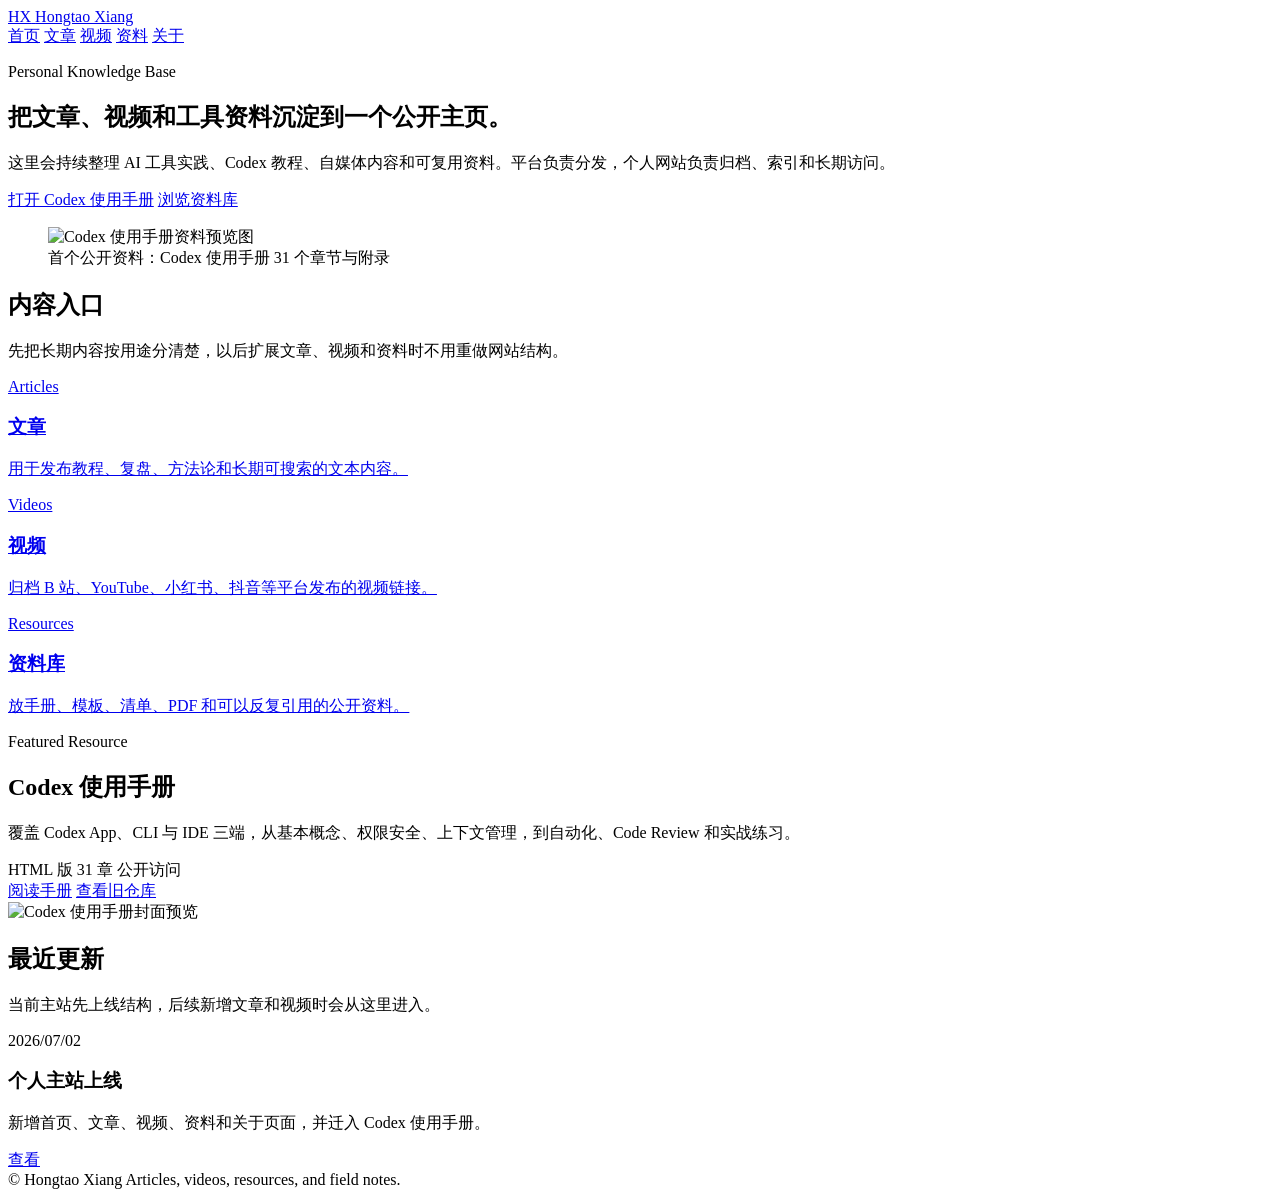
==== index.html @ d9442b5d "Add index.html" ====
<!doctype html>
<html lang="zh-CN">
<head>
  <meta charset="utf-8">
  <meta name="viewport" content="width=device-width, initial-scale=1">
  <title>Hongtao Xiang | 内容资料库</title>
  <meta name="description" content="Hongtao Xiang 的个人网站，沉淀文章、视频、AI 工具实践和公开资料。">
  <link rel="stylesheet" href="/assets/styles.css">
</head>
<body>
  <div class="site-shell">
    <header class="site-header">
      <nav class="nav" aria-label="主导航">
        <a class="brand" href="/">
          <span class="brand-mark">HX</span>
          <span>Hongtao Xiang</span>
        </a>
        <div class="nav-links">
          <a aria-current="page" href="/">首页</a>
          <a href="/articles/">文章</a>
          <a href="/videos/">视频</a>
          <a href="/resources/">资料</a>
          <a href="/about/">关于</a>
        </div>
      </nav>
    </header>

    <main class="main">
      <section class="hero">
        <div>
          <p class="eyebrow">Personal Knowledge Base</p>
          <h1>把文章、视频和工具资料沉淀到一个公开主页。</h1>
          <p class="hero-copy">这里会持续整理 AI 工具实践、Codex 教程、自媒体内容和可复用资料。平台负责分发，个人网站负责归档、索引和长期访问。</p>
          <div class="hero-actions">
            <a class="button" href="/resources/codex-handbook/">打开 Codex 使用手册</a>
            <a class="button secondary" href="/resources/">浏览资料库</a>
          </div>
        </div>
        <div class="hero-media" aria-label="Codex 使用手册预览">
          <figure class="preview-card">
            <img src="/assets/codex-handbook-preview.png" alt="Codex 使用手册资料预览图">
            <figcaption class="preview-caption">
              <span>首个公开资料：Codex 使用手册</span>
              <span>31 个章节与附录</span>
            </figcaption>
          </figure>
        </div>
      </section>

      <section class="section">
        <div class="section-head">
          <h2>内容入口</h2>
          <p>先把长期内容按用途分清楚，以后扩展文章、视频和资料时不用重做网站结构。</p>
        </div>
        <div class="grid three">
          <a class="card" href="/articles/">
            <div class="card-body">
              <div class="card-kicker">Articles</div>
              <h3>文章</h3>
              <p>用于发布教程、复盘、方法论和长期可搜索的文本内容。</p>
            </div>
          </a>
          <a class="card" href="/videos/">
            <div class="card-body">
              <div class="card-kicker">Videos</div>
              <h3>视频</h3>
              <p>归档 B 站、YouTube、小红书、抖音等平台发布的视频链接。</p>
            </div>
          </a>
          <a class="card" href="/resources/">
            <div class="card-body">
              <div class="card-kicker">Resources</div>
              <h3>资料库</h3>
              <p>放手册、模板、清单、PDF 和可以反复引用的公开资料。</p>
            </div>
          </a>
        </div>
      </section>

      <section class="section">
        <div class="resource-feature">
          <div class="card-body">
            <div class="card-kicker">Featured Resource</div>
            <h2>Codex 使用手册</h2>
            <p>覆盖 Codex App、CLI 与 IDE 三端，从基本概念、权限安全、上下文管理，到自动化、Code Review 和实战练习。</p>
            <div class="card-meta">
              <span class="pill">HTML 版</span>
              <span class="pill">31 章</span>
              <span class="pill">公开访问</span>
            </div>
            <div class="hero-actions">
              <a class="button" href="/resources/codex-handbook/">阅读手册</a>
              <a class="button secondary" href="https://github.com/Hongtao-Xiang/codex-handbook-site">查看旧仓库</a>
            </div>
          </div>
          <img src="/assets/codex-handbook-preview.png" alt="Codex 使用手册封面预览">
        </div>
      </section>

      <section class="section">
        <div class="section-head">
          <h2>最近更新</h2>
          <p>当前主站先上线结构，后续新增文章和视频时会从这里进入。</p>
        </div>
        <div class="list">
          <article class="list-item">
            <time datetime="2026-07-02">2026/07/02</time>
            <div>
              <h3>个人主站上线</h3>
              <p>新增首页、文章、视频、资料和关于页面，并迁入 Codex 使用手册。</p>
            </div>
            <a class="text-link" href="/resources/codex-handbook/">查看</a>
          </article>
        </div>
      </section>
    </main>

    <footer class="footer">
      <div class="footer-inner">
        <span>© <span data-year></span> Hongtao Xiang</span>
        <span>Articles, videos, resources, and field notes.</span>
      </div>
    </footer>
  </div>
  <script src="/assets/site.js"></script>
</body>
</html>
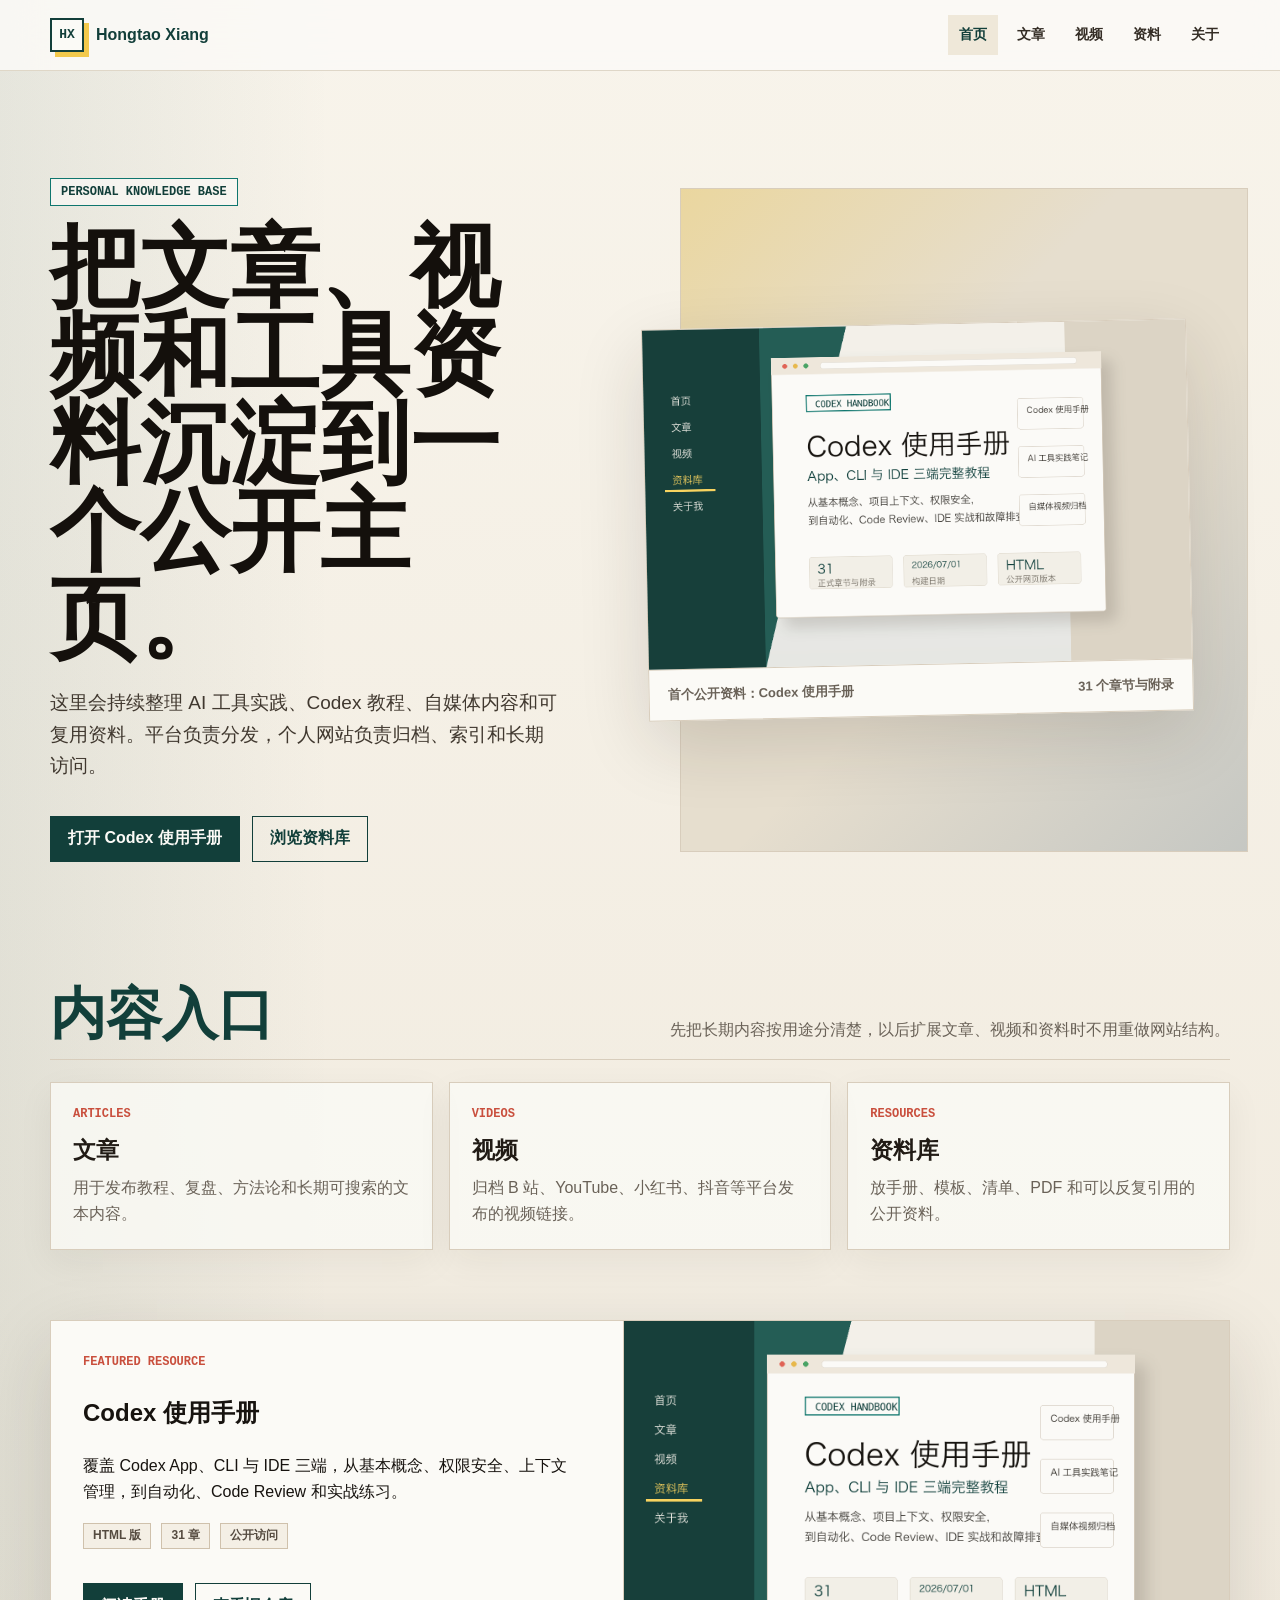
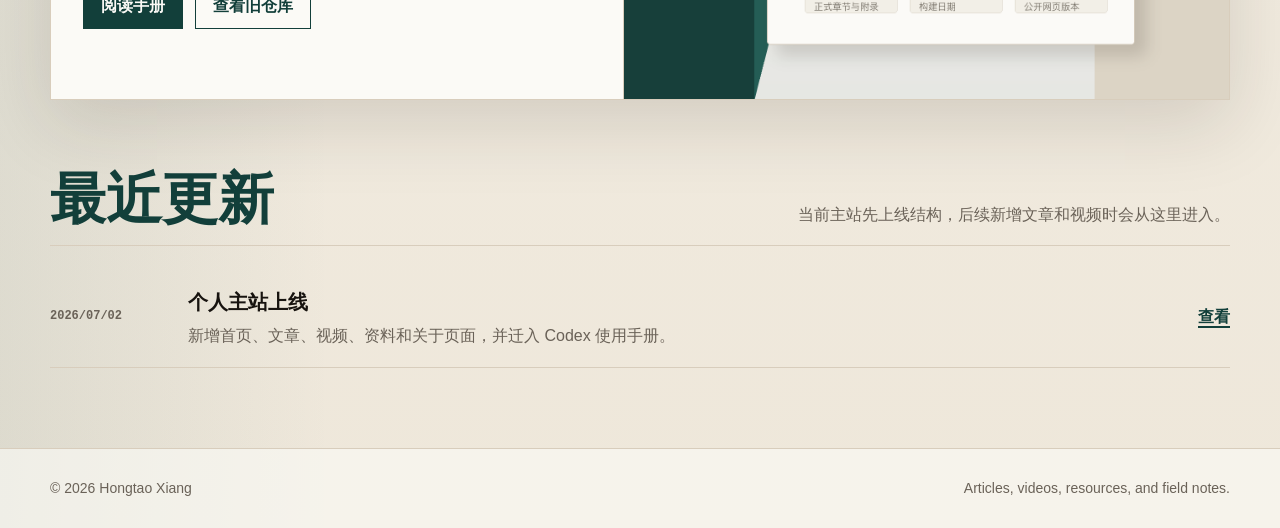
==== commit f4be8c18: "Update index.html" ====
--- a/index.html
+++ b/index.html
@@ -5,6 +5,7 @@
   <meta name="viewport" content="width=device-width, initial-scale=1">
   <title>Hongtao Xiang | 内容资料库</title>
   <meta name="description" content="Hongtao Xiang 的个人网站，沉淀文章、视频、AI 工具实践和公开资料。">
+  <link rel="icon" href="/favicon.ico">
   <link rel="stylesheet" href="/assets/styles.css">
 </head>
 <body>
--- a/assets/styles.css
+++ b/assets/styles.css
@@ -0,0 +1,508 @@
+:root {
+  --ink: #17130f;
+  --muted: #6a6258;
+  --paper: #fbfaf6;
+  --paper-2: #f1ece2;
+  --line: #d8cdbc;
+  --green: #123f3a;
+  --green-2: #0f766e;
+  --gold: #f2c94c;
+  --red: #c94f3d;
+  --blue: #315f8f;
+  --shadow: 0 24px 70px rgba(34, 27, 18, 0.14);
+}
+
+* {
+  box-sizing: border-box;
+}
+
+html {
+  scroll-behavior: smooth;
+}
+
+body {
+  margin: 0;
+  color: var(--ink);
+  background:
+    linear-gradient(90deg, rgba(18, 63, 58, 0.08) 0, transparent 26%),
+    linear-gradient(180deg, #f8f4eb 0%, #eee7da 100%);
+  font-family: "Avenir Next", "PingFang SC", "Hiragino Sans GB", "Songti SC", sans-serif;
+  font-size: 16px;
+  line-height: 1.65;
+  letter-spacing: 0;
+}
+
+a {
+  color: inherit;
+}
+
+img {
+  display: block;
+  max-width: 100%;
+}
+
+.site-shell {
+  min-height: 100vh;
+}
+
+.site-header {
+  position: sticky;
+  top: 0;
+  z-index: 10;
+  border-bottom: 1px solid rgba(216, 205, 188, 0.78);
+  background: rgba(251, 250, 246, 0.88);
+  backdrop-filter: blur(18px);
+}
+
+.nav {
+  width: min(1180px, calc(100% - 40px));
+  min-height: 70px;
+  margin: 0 auto;
+  display: flex;
+  align-items: center;
+  justify-content: space-between;
+  gap: 24px;
+}
+
+.brand {
+  display: inline-flex;
+  align-items: center;
+  gap: 12px;
+  color: var(--green);
+  font-weight: 800;
+  text-decoration: none;
+}
+
+.brand-mark {
+  width: 34px;
+  height: 34px;
+  display: grid;
+  place-items: center;
+  border: 2px solid var(--green);
+  background: var(--paper);
+  font-family: "Menlo", "SFMono-Regular", monospace;
+  font-size: 13px;
+  box-shadow: 5px 5px 0 var(--gold);
+}
+
+.nav-links {
+  display: flex;
+  align-items: center;
+  gap: 8px;
+  flex-wrap: wrap;
+  justify-content: flex-end;
+}
+
+.nav-links a {
+  padding: 8px 11px;
+  color: #342d25;
+  font-size: 14px;
+  font-weight: 700;
+  text-decoration: none;
+}
+
+.nav-links a:hover,
+.nav-links a[aria-current="page"] {
+  color: var(--green);
+  background: #efe8d9;
+}
+
+.main {
+  width: min(1180px, calc(100% - 40px));
+  margin: 0 auto;
+  padding: 54px 0 80px;
+}
+
+.hero {
+  min-height: calc(100vh - 110px);
+  display: grid;
+  grid-template-columns: minmax(0, 0.9fr) minmax(340px, 1.1fr);
+  align-items: center;
+  gap: 44px;
+}
+
+.eyebrow {
+  width: max-content;
+  max-width: 100%;
+  margin: 0 0 18px;
+  padding: 7px 10px;
+  border: 1px solid var(--green-2);
+  color: var(--green);
+  background: rgba(251, 250, 246, 0.68);
+  font-family: "Menlo", "SFMono-Regular", monospace;
+  font-size: 12px;
+  font-weight: 800;
+  line-height: 1;
+  text-transform: uppercase;
+}
+
+h1,
+h2,
+h3,
+p {
+  overflow-wrap: anywhere;
+}
+
+h1 {
+  max-width: 720px;
+  margin: 0;
+  color: #14100c;
+  font-family: "New York", "Songti SC", "Hiragino Mincho ProN", serif;
+  font-size: clamp(42px, 7vw, 92px);
+  line-height: 0.98;
+  letter-spacing: 0;
+}
+
+.hero-copy {
+  max-width: 610px;
+  margin: 24px 0 0;
+  color: #40382f;
+  font-size: 19px;
+}
+
+.hero-actions {
+  margin-top: 34px;
+  display: flex;
+  gap: 12px;
+  flex-wrap: wrap;
+}
+
+.button {
+  display: inline-flex;
+  align-items: center;
+  justify-content: center;
+  min-height: 46px;
+  padding: 0 17px;
+  border: 1px solid var(--green);
+  color: var(--paper);
+  background: var(--green);
+  font-weight: 800;
+  text-decoration: none;
+}
+
+.button.secondary {
+  color: var(--green);
+  background: transparent;
+}
+
+.button:hover {
+  transform: translateY(-1px);
+}
+
+.hero-media {
+  position: relative;
+  align-self: stretch;
+  min-height: 520px;
+  display: flex;
+  align-items: center;
+}
+
+.hero-media::before {
+  content: "";
+  position: absolute;
+  inset: 8% -18px 8% 12%;
+  border: 1px solid var(--line);
+  background:
+    linear-gradient(135deg, rgba(242, 201, 76, 0.36), transparent 36%),
+    linear-gradient(315deg, rgba(49, 95, 143, 0.18), transparent 42%),
+    #e6dece;
+}
+
+.preview-card {
+  position: relative;
+  width: 100%;
+  border: 1px solid var(--line);
+  background: var(--paper);
+  box-shadow: var(--shadow);
+  transform: rotate(-1.2deg);
+}
+
+.preview-card img {
+  width: 100%;
+  aspect-ratio: 16 / 10;
+  object-fit: cover;
+}
+
+.preview-caption {
+  display: flex;
+  justify-content: space-between;
+  gap: 16px;
+  padding: 14px 18px;
+  color: var(--muted);
+  font-size: 13px;
+  font-weight: 700;
+  border-top: 1px solid var(--line);
+}
+
+.section {
+  margin-top: 70px;
+}
+
+.section-head {
+  display: flex;
+  align-items: flex-end;
+  justify-content: space-between;
+  gap: 24px;
+  margin-bottom: 22px;
+  border-bottom: 1px solid var(--line);
+  padding-bottom: 16px;
+}
+
+.section-head h2,
+.page-title h1 {
+  margin: 0;
+  color: var(--green);
+  font-family: "New York", "Songti SC", serif;
+  font-size: clamp(32px, 5vw, 56px);
+  line-height: 1.04;
+}
+
+.section-head p,
+.page-title p {
+  max-width: 560px;
+  margin: 0;
+  color: var(--muted);
+}
+
+.grid {
+  display: grid;
+  gap: 16px;
+}
+
+.grid.three {
+  grid-template-columns: repeat(3, minmax(0, 1fr));
+}
+
+.grid.two {
+  grid-template-columns: repeat(2, minmax(0, 1fr));
+}
+
+.card {
+  min-height: 100%;
+  border: 1px solid var(--line);
+  background: rgba(251, 250, 246, 0.82);
+  box-shadow: 0 12px 34px rgba(34, 27, 18, 0.06);
+}
+
+.card a,
+a.card {
+  color: inherit;
+  text-decoration: none;
+}
+
+.card-body {
+  padding: 22px;
+}
+
+.card-kicker {
+  margin-bottom: 12px;
+  color: var(--red);
+  font-family: "Menlo", "SFMono-Regular", monospace;
+  font-size: 12px;
+  font-weight: 800;
+  text-transform: uppercase;
+}
+
+.card h3 {
+  margin: 0 0 10px;
+  color: #211b15;
+  font-size: 23px;
+  line-height: 1.2;
+}
+
+.card p {
+  margin: 0;
+  color: var(--muted);
+}
+
+.card-meta {
+  display: flex;
+  gap: 10px;
+  flex-wrap: wrap;
+  margin-top: 18px;
+}
+
+.pill {
+  display: inline-flex;
+  align-items: center;
+  min-height: 26px;
+  padding: 0 9px;
+  border: 1px solid #cfc1ac;
+  color: #554b40;
+  background: #f4efe5;
+  font-size: 12px;
+  font-weight: 800;
+}
+
+.resource-feature {
+  display: grid;
+  grid-template-columns: minmax(0, 0.95fr) minmax(320px, 1.05fr);
+  gap: 24px;
+  align-items: stretch;
+  border: 1px solid var(--line);
+  background: var(--paper);
+  box-shadow: var(--shadow);
+}
+
+.resource-feature .card-body {
+  padding: 32px;
+}
+
+.resource-feature img {
+  height: 100%;
+  min-height: 360px;
+  object-fit: cover;
+  border-left: 1px solid var(--line);
+}
+
+.list {
+  display: grid;
+  gap: 12px;
+}
+
+.list-item {
+  display: grid;
+  grid-template-columns: 120px minmax(0, 1fr) auto;
+  gap: 18px;
+  align-items: center;
+  padding: 18px 0;
+  border-bottom: 1px solid var(--line);
+}
+
+.list-item time,
+.list-item .type {
+  color: var(--muted);
+  font-family: "Menlo", "SFMono-Regular", monospace;
+  font-size: 12px;
+  font-weight: 800;
+}
+
+.list-item h3 {
+  margin: 0 0 4px;
+  font-size: 20px;
+}
+
+.list-item p {
+  margin: 0;
+  color: var(--muted);
+}
+
+.text-link {
+  color: var(--green);
+  font-weight: 800;
+  text-decoration-thickness: 2px;
+  text-underline-offset: 4px;
+}
+
+.page-title {
+  margin-bottom: 34px;
+  padding-top: 18px;
+}
+
+.footer {
+  border-top: 1px solid var(--line);
+  background: rgba(251, 250, 246, 0.64);
+}
+
+.footer-inner {
+  width: min(1180px, calc(100% - 40px));
+  margin: 0 auto;
+  padding: 28px 0;
+  display: flex;
+  justify-content: space-between;
+  gap: 18px;
+  color: var(--muted);
+  font-size: 14px;
+}
+
+@media (max-width: 900px) {
+  .nav {
+    min-height: auto;
+    padding: 15px 0;
+    align-items: flex-start;
+    flex-direction: column;
+  }
+
+  .nav-links {
+    justify-content: flex-start;
+  }
+
+  .main {
+    padding-top: 34px;
+  }
+
+  .hero,
+  .resource-feature,
+  .grid.two,
+  .grid.three {
+    grid-template-columns: 1fr;
+  }
+
+  .hero {
+    min-height: auto;
+  }
+
+  .hero-media {
+    min-height: 0;
+  }
+
+  .hero-media::before {
+    inset: 6% -10px 5% 7%;
+  }
+
+  .preview-card {
+    transform: none;
+  }
+
+  .section-head {
+    display: block;
+  }
+
+  .section-head p {
+    margin-top: 10px;
+  }
+
+  .resource-feature img {
+    min-height: 0;
+    border-left: 0;
+    border-top: 1px solid var(--line);
+  }
+
+  .list-item {
+    grid-template-columns: 1fr;
+    gap: 8px;
+  }
+
+  .footer-inner {
+    flex-direction: column;
+  }
+}
+
+@media (max-width: 520px) {
+  .nav,
+  .main,
+  .footer-inner {
+    width: min(100% - 28px, 1180px);
+  }
+
+  .brand {
+    align-items: flex-start;
+  }
+
+  .nav-links a {
+    padding: 7px 8px;
+  }
+
+  .hero-copy {
+    font-size: 17px;
+  }
+
+  .preview-caption {
+    display: block;
+  }
+
+  .resource-feature .card-body,
+  .card-body {
+    padding: 20px;
+  }
+}
